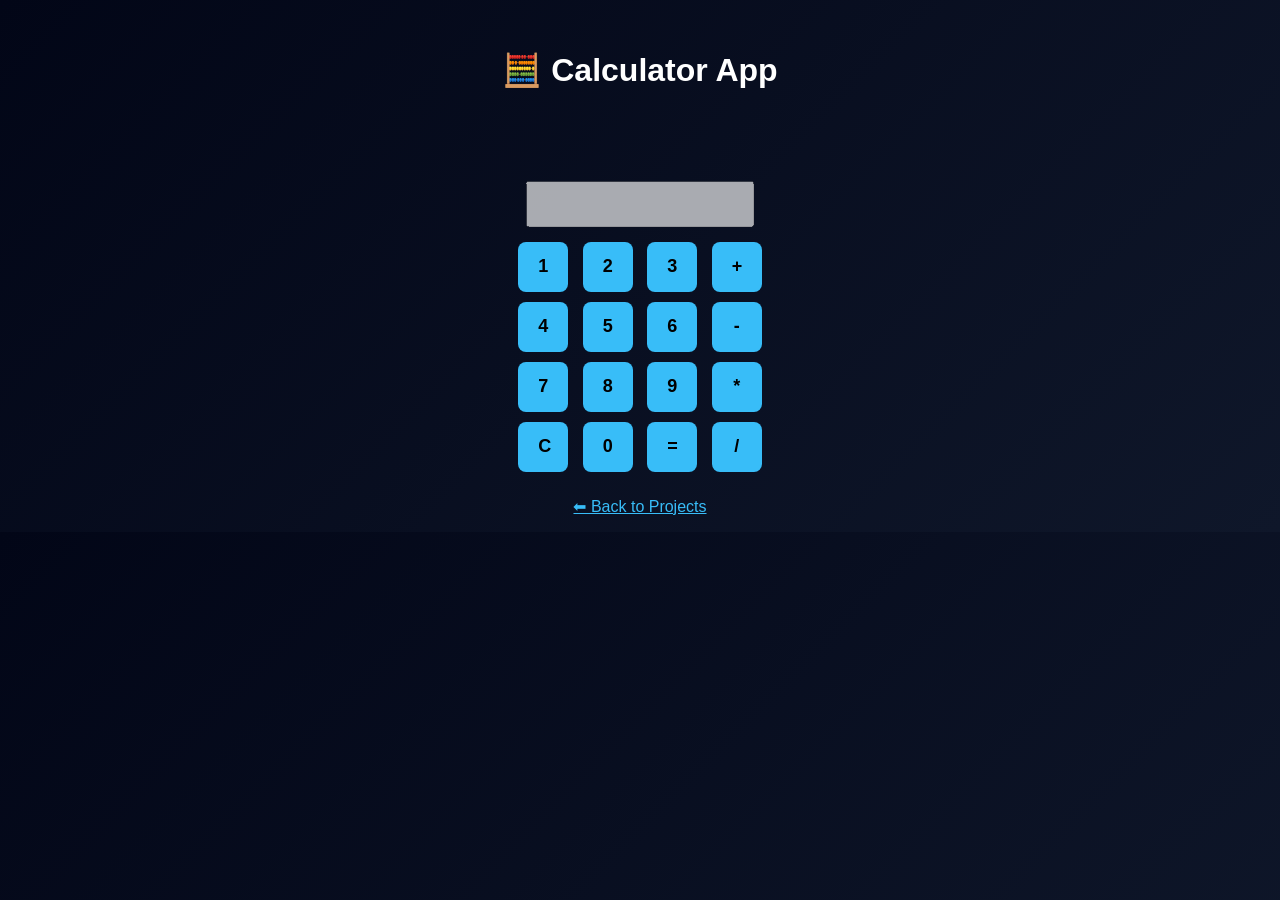
==== calculator.html @ c461f792 "Add calculator app Added a simple JavaScript calculator app" ====
<!DOCTYPE html>
<html>
<head>
  <title>Calculator | PrinceRaj Hub</title>
  <link rel="stylesheet" href="style.css">
  <style>
    .calc {
      margin-top: 40px;
    }
    input {
      width: 220px;
      height: 40px;
      font-size: 20px;
      text-align: right;
      margin-bottom: 10px;
    }
    .btn {
      width: 50px;
      height: 50px;
      margin: 5px;
      font-size: 18px;
      border-radius: 8px;
    }
  </style>
</head>
<body>

<header>
  <h1>🧮 Calculator App</h1>
</header>

<div class="calc">
  <input type="text" id="result" disabled><br>

  <button class="btn" onclick="add('1')">1</button>
  <button class="btn" onclick="add('2')">2</button>
  <button class="btn" onclick="add('3')">3</button>
  <button class="btn" onclick="add('+')">+</button><br>

  <button class="btn" onclick="add('4')">4</button>
  <button class="btn" onclick="add('5')">5</button>
  <button class="btn" onclick="add('6')">6</button>
  <button class="btn" onclick="add('-')">-</button><br>

  <button class="btn" onclick="add('7')">7</button>
  <button class="btn" onclick="add('8')">8</button>
  <button class="btn" onclick="add('9')">9</button>
  <button class="btn" onclick="add('*')">*</button><br>

  <button class="btn" onclick="clearResult()">C</button>
  <button class="btn" onclick="add('0')">0</button>
  <button class="btn" onclick="calculate()">=</button>
  <button class="btn" onclick="add('/')">/</button>
</div>

<p style="margin-top:20px;">
  <a href="projects.html" style="color:#38bdf8;">⬅ Back to Projects</a>
</p>

<script>
  function add(val) {
    document.getElementById("result").value += val;
  }
  function clearResult() {
    document.getElementById("result").value = "";
  }
  function calculate() {
    document.getElementById("result").value =
      eval(document.getElementById("result").value);
  }
</script>

</body>
</html>
---- style.css ----
body {
  margin: 0;
  font-family: Arial, sans-serif;
  background: linear-gradient(135deg, #020617, #0f172a);
  color: white;
  text-align: center;
}

header {
  padding: 30px 10px;
}

.card-box {
  display: flex;
  justify-content: center;
  gap: 15px;
  flex-wrap: wrap;
  margin-top: 20px;
}

.card {
  background: #1e293b;
  padding: 20px;
  width: 220px;
  border-radius: 12px;
  box-shadow: 0 0 10px #000;
}

button {
  margin-top: 20px;
  padding: 12px 20px;
  border: none;
  border-radius: 20px;
  background: #38bdf8;
  color: black;
  font-weight: bold;
}
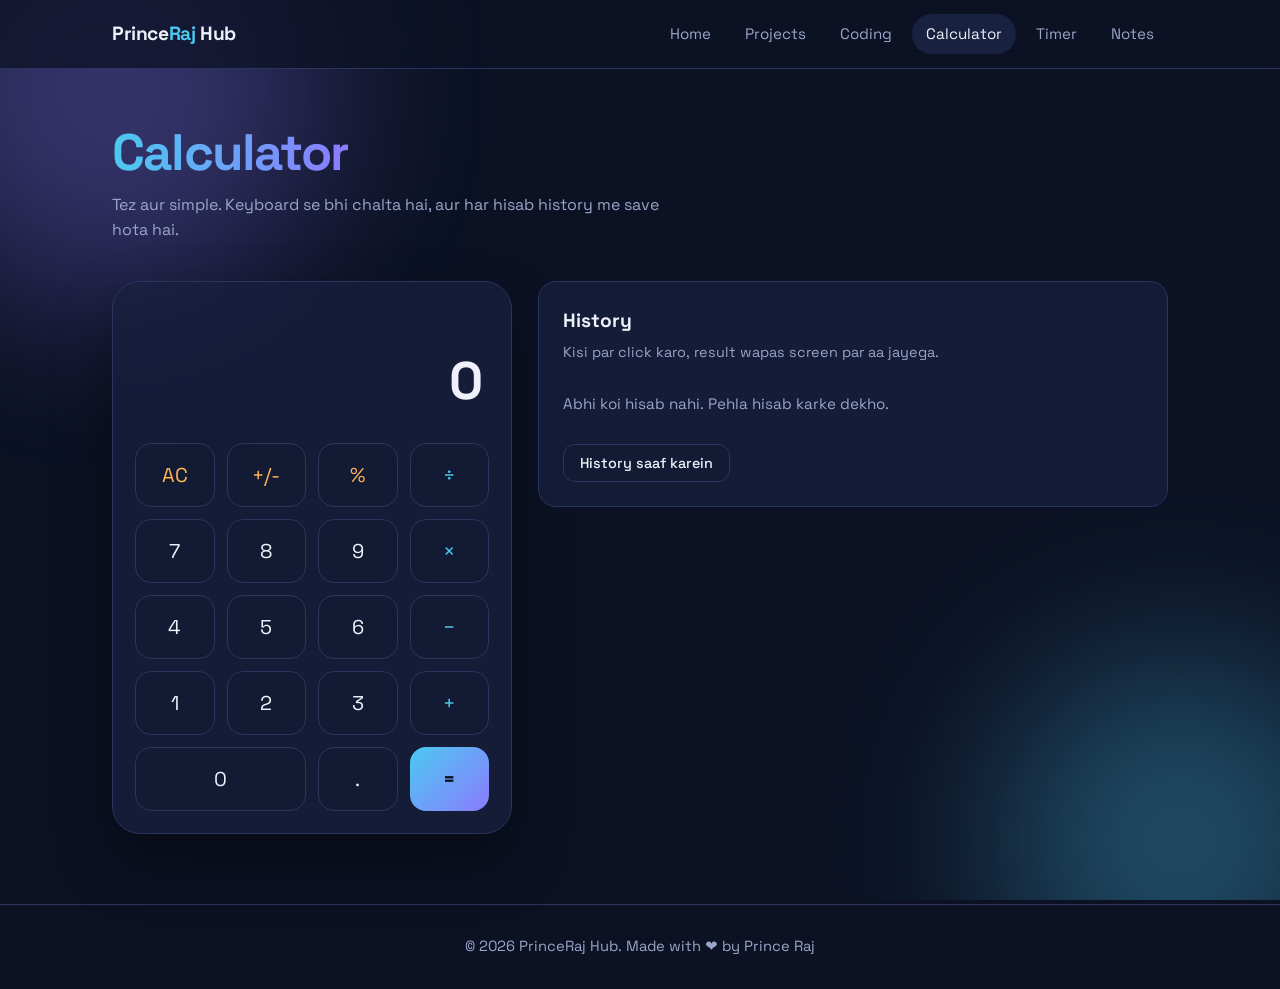
==== commit ec249c6a: "Update calculator.html" ====
--- a/calculator.html
+++ b/calculator.html
@@ -1,74 +1,197 @@
 <!DOCTYPE html>
-<html>
+<html lang="en">
 <head>
-  <title>Calculator | PrinceRaj Hub</title>
-  <link rel="stylesheet" href="style.css">
-  <style>
-    .calc {
-      margin-top: 40px;
-    }
-    input {
-      width: 220px;
-      height: 40px;
-      font-size: 20px;
-      text-align: right;
-      margin-bottom: 10px;
-    }
-    .btn {
-      width: 50px;
-      height: 50px;
-      margin: 5px;
-      font-size: 18px;
-      border-radius: 8px;
-    }
-  </style>
+<meta charset="UTF-8">
+<meta name="viewport" content="width=device-width, initial-scale=1">
+<title>Calculator | PrinceRaj Hub</title>
+<link rel="preconnect" href="https://fonts.googleapis.com">
+<link rel="preconnect" href="https://fonts.gstatic.com" crossorigin>
+<link href="https://fonts.googleapis.com/css2?family=Space+Grotesk:wght@400;500;700&family=JetBrains+Mono:wght@400;500&display=swap" rel="stylesheet">
+<style>
+:root{--bg:#0c1224;--bg-2:#131b34;--card:#18213f;--line:#2a3560;--text:#eef1fb;--muted:#9aa5c8;--blue:#4cc9f0;--violet:#8b7bff;--amber:#ffb454;--green:#5ee6a0;--radius:18px}
+*{box-sizing:border-box;margin:0;padding:0}
+html{scroll-behavior:smooth}
+body{font-family:'Space Grotesk',system-ui,sans-serif;background:var(--bg);color:var(--text);line-height:1.6;overflow-x:hidden;min-height:100vh}
+a{color:inherit;text-decoration:none}
+button{font-family:inherit}
+:focus-visible{outline:2px solid var(--amber);outline-offset:3px;border-radius:6px}
+.glow{position:fixed;inset:0;z-index:-1;overflow:hidden}
+.glow span{position:absolute;border-radius:50%;filter:blur(90px);opacity:.33}
+.glow span:nth-child(1){width:420px;height:420px;background:var(--violet);top:-120px;left:-100px;animation:drift 18s ease-in-out infinite alternate}
+.glow span:nth-child(2){width:360px;height:360px;background:var(--blue);bottom:-120px;right:-80px;animation:drift 22s ease-in-out infinite alternate-reverse}
+@keyframes drift{to{transform:translate(80px,60px) scale(1.15)}}
+header{position:sticky;top:0;z-index:50;background:rgba(12,18,36,.75);backdrop-filter:blur(12px);border-bottom:1px solid var(--line)}
+nav{max-width:1100px;margin:auto;display:flex;align-items:center;justify-content:space-between;padding:14px 22px}
+.logo{font-weight:700;font-size:1.2rem;letter-spacing:-.02em}
+.logo b{color:var(--blue)}
+.links{display:flex;gap:6px;list-style:none}
+.links a{display:block;padding:8px 14px;border-radius:999px;color:var(--muted);font-size:.95rem;transition:color .2s,background .2s}
+.links a:hover,.links a.active{color:var(--text);background:var(--card)}
+.menu-btn{display:none;background:none;border:1px solid var(--line);color:var(--text);border-radius:10px;padding:6px 12px;font-size:1.2rem;cursor:pointer}
+.page-head{max-width:1100px;margin:auto;padding:56px 22px 8px}
+.page-head h1{font-size:clamp(2.1rem,5vw,3.2rem);letter-spacing:-.035em;line-height:1.1;margin-bottom:10px;
+  background:linear-gradient(90deg,var(--blue),var(--violet),var(--amber),var(--blue));background-size:300% 100%;
+  -webkit-background-clip:text;background-clip:text;color:transparent;animation:shine 6s linear infinite;display:inline-block}
+@keyframes shine{to{background-position:300% 0}}
+.page-head p{color:var(--muted);max-width:56ch}
+main{max-width:1100px;margin:auto;padding:30px 22px 70px}
+.card{background:rgba(24,33,63,.72);backdrop-filter:blur(10px);border:1px solid var(--line);border-radius:var(--radius);padding:24px}
+.btn{display:inline-block;padding:12px 22px;border-radius:12px;font-weight:500;border:1px solid var(--line);background:var(--bg-2);color:var(--text);cursor:pointer;font-size:1rem;transition:transform .2s,box-shadow .2s,border-color .2s}
+.btn:hover{transform:translateY(-3px);border-color:var(--blue)}
+.btn:active{transform:scale(.96)}
+.btn.primary{background:linear-gradient(135deg,var(--blue),var(--violet));color:#07101f;border:0;font-weight:700}
+.btn.primary:hover{box-shadow:0 10px 30px rgba(76,201,240,.35)}
+footer{border-top:1px solid var(--line);text-align:center;padding:30px 22px;color:var(--muted);font-size:.92rem}
+.reveal{opacity:0;transform:translateY(24px);animation:rise .8s cubic-bezier(.2,.8,.2,1) forwards}
+@keyframes rise{to{opacity:1;transform:none}}
+@media(max-width:820px){
+  .menu-btn{display:block}
+  .links{position:absolute;top:100%;left:0;right:0;flex-direction:column;background:var(--bg-2);border-bottom:1px solid var(--line);padding:10px 22px;display:none}
+  .links.open{display:flex}
+}
+@media(prefers-reduced-motion:reduce){*,*::before,*::after{animation:none!important;transition:none!important}.reveal{opacity:1;transform:none}}
+
+.wrap{display:grid;grid-template-columns:minmax(0,400px) minmax(0,1fr);gap:26px;align-items:start;justify-content:center}
+.calc{border-radius:28px;padding:22px;box-shadow:0 30px 60px rgba(0,0,0,.4)}
+.screen{text-align:right;padding:12px 8px 20px;min-height:112px;display:flex;flex-direction:column;justify-content:flex-end}
+.expr{color:var(--muted);font-family:'JetBrains Mono',monospace;min-height:1.5em;font-size:.95rem;overflow:hidden;white-space:nowrap}
+.val{font-size:clamp(2.2rem,9vw,3.3rem);font-weight:700;letter-spacing:-.03em;overflow:hidden;white-space:nowrap}
+.val.pop{animation:pop .18s ease-out}
+@keyframes pop{from{transform:scale(.94);opacity:.5}to{transform:none;opacity:1}}
+.keys{display:grid;grid-template-columns:repeat(4,1fr);gap:12px}
+.key{position:relative;overflow:hidden;border:1px solid var(--line);background:var(--bg-2);color:var(--text);font-size:1.25rem;padding:18px 0;border-radius:16px;cursor:pointer;transition:transform .12s,background .2s,border-color .2s}
+.key:hover{background:var(--card);border-color:var(--violet)}
+.key:active{transform:scale(.93)}
+.key.op{color:var(--blue)}
+.key.fn{color:var(--amber)}
+.key.eq{background:linear-gradient(135deg,var(--blue),var(--violet));color:#07101f;border:0;font-weight:700}
+.key.zero{grid-column:span 2}
+.rip{position:absolute;border-radius:50%;background:rgba(255,255,255,.35);width:20px;height:20px;margin:-10px 0 0 -10px;transform:scale(0);animation:rip .55s ease-out;pointer-events:none}
+@keyframes rip{to{transform:scale(14);opacity:0}}
+.hist h2{font-size:1.2rem;margin-bottom:4px}
+.hist .sub{color:var(--muted);font-size:.9rem;margin-bottom:14px}
+.hist ul{list-style:none;display:grid;gap:10px;max-height:380px;overflow:auto}
+.hist li{background:var(--bg-2);border:1px solid var(--line);border-radius:14px;padding:12px 14px;cursor:pointer;animation:slide .35s ease-out;transition:border-color .2s}
+.hist li:hover{border-color:var(--blue)}
+.hist li small{display:block;color:var(--muted);font-family:'JetBrains Mono',monospace;font-size:.82rem}
+.hist li strong{font-size:1.2rem;color:var(--amber)}
+@keyframes slide{from{opacity:0;transform:translateX(-14px)}to{opacity:1;transform:none}}
+.empty{color:var(--muted);font-size:.95rem;padding:14px 0}
+.hist .btn{margin-top:14px;padding:9px 16px;font-size:.9rem}
+@media(max-width:820px){.wrap{grid-template-columns:1fr}}
+</style>
 </head>
 <body>
-
+<div class="glow"><span></span><span></span></div>
 <header>
-  <h1>🧮 Calculator App</h1>
+  <nav>
+    <a href="index.html" class="logo">Prince<b>Raj</b> Hub</a>
+    <button class="menu-btn" id="menuBtn" aria-label="Menu">&#9776;</button>
+    <ul class="links" id="links">
+      <li><a href="index.html">Home</a></li>
+      <li><a href="projects.html">Projects</a></li>
+      <li><a href="coding.html">Coding</a></li>
+      <li><a href="calculator.html" class="active">Calculator</a></li>
+      <li><a href="timer.html">Timer</a></li>
+      <li><a href="notes.html">Notes</a></li>
+    </ul>
+  </nav>
 </header>
 
-<div class="calc">
-  <input type="text" id="result" disabled><br>
+<div class="page-head reveal"><h1>Calculator</h1><p>Tez aur simple. Keyboard se bhi chalta hai, aur har hisab history me save hota hai.</p></div>
+<main>
+  <div class="wrap">
+    <div class="card calc reveal" style="animation-delay:.1s">
+      <div class="screen"><div class="expr" id="expr"></div><div class="val" id="val">0</div></div>
+      <div class="keys" id="keys">
+        <button class="key fn" data-act="clear">AC</button>
+        <button class="key fn" data-act="sign">+/-</button>
+        <button class="key fn" data-act="percent">%</button>
+        <button class="key op" data-op="/">&divide;</button>
+        <button class="key" data-d="7">7</button><button class="key" data-d="8">8</button><button class="key" data-d="9">9</button>
+        <button class="key op" data-op="*">&times;</button>
+        <button class="key" data-d="4">4</button><button class="key" data-d="5">5</button><button class="key" data-d="6">6</button>
+        <button class="key op" data-op="-">&minus;</button>
+        <button class="key" data-d="1">1</button><button class="key" data-d="2">2</button><button class="key" data-d="3">3</button>
+        <button class="key op" data-op="+">+</button>
+        <button class="key zero" data-d="0">0</button>
+        <button class="key" data-act="dot">.</button>
+        <button class="key eq" data-act="eq">=</button>
+      </div>
+    </div>
+    <div class="card hist reveal" style="animation-delay:.2s">
+      <h2>History</h2>
+      <p class="sub">Kisi par click karo, result wapas screen par aa jayega.</p>
+      <ul id="hist"></ul>
+      <p class="empty" id="empty">Abhi koi hisab nahi. Pehla hisab karke dekho.</p>
+      <button class="btn" id="clearHist">History saaf karein</button>
+    </div>
+  </div>
+</main>
 
-  <button class="btn" onclick="add('1')">1</button>
-  <button class="btn" onclick="add('2')">2</button>
-  <button class="btn" onclick="add('3')">3</button>
-  <button class="btn" onclick="add('+')">+</button><br>
+<footer>&copy; <span id="year"></span> PrinceRaj Hub. Made with &#10084;&#65039; by Prince Raj</footer>
+<script>
+document.getElementById('menuBtn').addEventListener('click',()=>document.getElementById('links').classList.toggle('open'));
+document.getElementById('year').textContent=new Date().getFullYear();
 
-  <button class="btn" onclick="add('4')">4</button>
-  <button class="btn" onclick="add('5')">5</button>
-  <button class="btn" onclick="add('6')">6</button>
-  <button class="btn" onclick="add('-')">-</button><br>
-
-  <button class="btn" onclick="add('7')">7</button>
-  <button class="btn" onclick="add('8')">8</button>
-  <button class="btn" onclick="add('9')">9</button>
-  <button class="btn" onclick="add('*')">*</button><br>
-
-  <button class="btn" onclick="clearResult()">C</button>
-  <button class="btn" onclick="add('0')">0</button>
-  <button class="btn" onclick="calculate()">=</button>
-  <button class="btn" onclick="add('/')">/</button>
-</div>
-
-<p style="margin-top:20px;">
-  <a href="projects.html" style="color:#38bdf8;">⬅ Back to Projects</a>
-</p>
-
-<script>
-  function add(val) {
-    document.getElementById("result").value += val;
-  }
-  function clearResult() {
-    document.getElementById("result").value = "";
-  }
-  function calculate() {
-    document.getElementById("result").value =
-      eval(document.getElementById("result").value);
-  }
+const val=document.getElementById('val'),expr=document.getElementById('expr'),histEl=document.getElementById('hist'),empty=document.getElementById('empty');
+const sym={'+':'+','-':'\u2212','*':'\u00d7','/':'\u00f7'};
+let cur='0',prev=null,op=null,fresh=false;
+const fmt=n=>isFinite(n)?String(parseFloat(n.toPrecision(12))):'Error';
+const compute=(a,b,o)=>o==='+'?a+b:o==='-'?a-b:o==='*'?a*b:b===0?NaN:a/b;
+function show(){
+  val.textContent=cur;
+  val.classList.remove('pop');void val.offsetWidth;val.classList.add('pop');
+  expr.textContent=prev!==null&&op?fmt(prev)+' '+sym[op]:'';
+}
+function digit(d){if(cur==='Error'||fresh){cur=d;fresh=false}else if(cur.replace('-','').replace('.','').length<14){cur=cur==='0'?d:cur+d}show()}
+function dot(){if(cur==='Error'||fresh){cur='0.';fresh=false}else if(!cur.includes('.'))cur+='.';show()}
+function operator(o){
+  if(cur==='Error')return;
+  if(op&&!fresh){const r=compute(prev,parseFloat(cur),op);if(!isFinite(r)){cur='Error';prev=null;op=null;fresh=true;return show()}prev=r;cur=fmt(r)}
+  else prev=parseFloat(cur);
+  op=o;fresh=true;show();
+}
+function equals(){
+  if(!op||cur==='Error')return;
+  const a=prev,b=parseFloat(cur),r=compute(a,b,op),text=fmt(a)+' '+sym[op]+' '+fmt(b);
+  cur=fmt(r);prev=null;const used=op;op=null;fresh=true;show();
+  expr.textContent=text+' =';
+  if(cur!=='Error')addHist(text,cur);
+}
+function clearAll(){cur='0';prev=null;op=null;fresh=false;show()}
+function sign(){if(cur!=='0'&&cur!=='Error')cur=cur.startsWith('-')?cur.slice(1):'-'+cur;show()}
+function percent(){if(cur!=='Error'){cur=fmt(parseFloat(cur)/100);show()}}
+function back(){if(fresh||cur==='Error')return;cur=cur.length>1?cur.slice(0,-1):'0';if(cur==='-')cur='0';show()}
+function addHist(text,res){
+  const li=document.createElement('li');
+  li.innerHTML='<small></small><strong></strong>';
+  li.children[0].textContent=text+' =';li.children[1].textContent=res;
+  li.addEventListener('click',()=>{cur=res;prev=null;op=null;fresh=true;show()});
+  histEl.prepend(li);empty.style.display='none';
+}
+document.getElementById('clearHist').addEventListener('click',()=>{histEl.innerHTML='';empty.style.display='block'});
+document.getElementById('keys').addEventListener('click',e=>{
+  const b=e.target.closest('.key');if(!b)return;
+  const r=b.getBoundingClientRect(),s=document.createElement('span');
+  s.className='rip';s.style.left=(e.clientX-r.left)+'px';s.style.top=(e.clientY-r.top)+'px';
+  b.appendChild(s);setTimeout(()=>s.remove(),600);
+  if(b.dataset.d)digit(b.dataset.d);
+  else if(b.dataset.op)operator(b.dataset.op);
+  else{const a=b.dataset.act;a==='eq'?equals():a==='clear'?clearAll():a==='dot'?dot():a==='sign'?sign():percent()}
+});
+addEventListener('keydown',e=>{
+  if(e.target.tagName==='BUTTON'&&(e.key==='Enter'||e.key===' '))return;
+  const k=e.key;
+  if(/^[0-9]$/.test(k))digit(k);
+  else if('+-*/'.includes(k)){e.preventDefault();operator(k)}
+  else if(k==='.')dot();
+  else if(k==='Enter'||k==='='){e.preventDefault();equals()}
+  else if(k==='Backspace')back();
+  else if(k==='Escape')clearAll();
+  else if(k==='%')percent();
+});
+show();
 </script>
-
 </body>
 </html>
